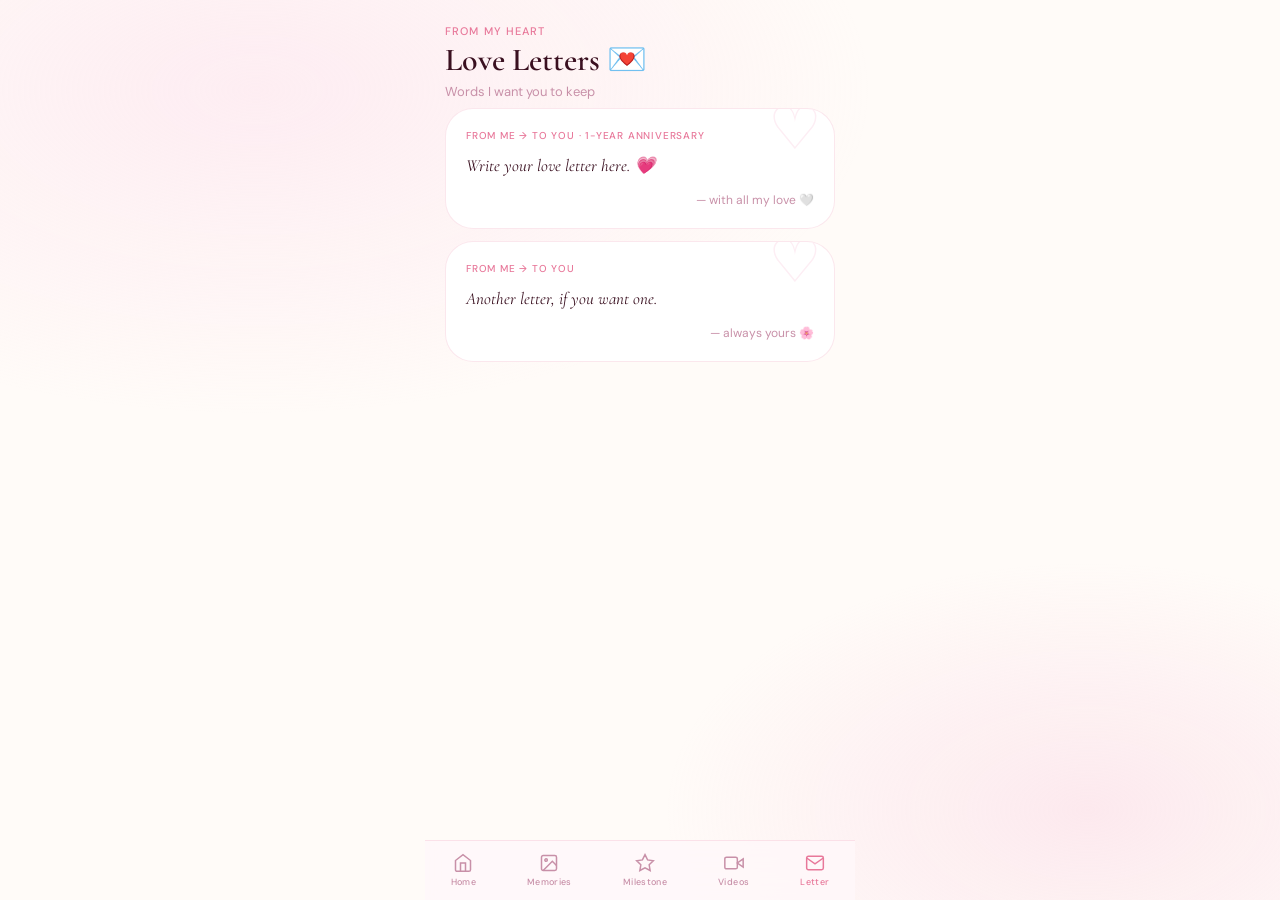
==== letter.html @ d32b28e2 "Add files via upload" ====
<!DOCTYPE html>
<html lang="en">
<head>
<meta charset="UTF-8">
<meta name="viewport" content="width=device-width, initial-scale=1.0, viewport-fit=cover">
<title>Love Letter 💌</title>
<link rel="stylesheet" href="style.css">
</head>
<body>
<div class="page-wrapper">
  <div class="page-top fade-up">
    <p class="page-eyebrow">from my heart</p>
    <h1 class="page-title">Love Letters 💌</h1>
    <p class="page-sub">Words I want you to keep</p>
  </div>

  <div class="letter-stack">
    <!-- LETTER 1 — copy this whole block to add more letters -->
    <div class="letter-card fade-up fade-up-1">
      <div class="letter-from">from me → to you · 1-year anniversary</div>
      <div class="letter-body">Write your love letter here. 💗</div>
      <div class="letter-sig">— with all my love 🤍</div>
    </div>

    <div class="letter-card fade-up fade-up-2">
      <div class="letter-from">from me → to you</div>
      <div class="letter-body">Another letter, if you want one.</div>
      <div class="letter-sig">— always yours 🌸</div>
    </div>
  </div>
</div>

<nav class="nav-bar" data-active="letter"></nav>
<script src="script.js"></script>
</body>
</html>
---- style.css ----
@import url('https://fonts.googleapis.com/css2?family=Cormorant+Garamond:ital,wght@0,400;0,500;0,600;1,400;1,500&family=DM+Sans:wght@300;400;500&display=swap');

/* ===== TOKENS ===== */
:root {
  --rose:       #e8789a;
  --rose-soft:  #f4b8cc;
  --rose-pale:  #fdeef4;
  --rose-deep:  #b84068;
  --blush:      #fce8f0;
  --cream:      #fffbf8;
  --ivory:      #fff7f2;
  --text-dark:  #3a1020;
  --text-mid:   #8a4060;
  --text-light: #c890a8;
  --border:     rgba(232,120,154,0.18);
  --border-mid: rgba(232,120,154,0.35);

  --r-sm: 12px;
  --r-md: 20px;
  --r-lg: 28px;
  --r-xl: 36px;

  --font-display: 'Cormorant Garamond', serif;
  --font-body:    'DM Sans', sans-serif;
}

/* ===== RESET ===== */
*, *::before, *::after { box-sizing: border-box; margin: 0; padding: 0; }

html { font-size: 16px; -webkit-text-size-adjust: 100%; }

body {
  font-family: var(--font-body);
  background: var(--cream);
  color: var(--text-dark);
  min-height: 100vh;
  overflow-x: hidden;
}

/* ===== PETAL PARTICLE BACKGROUND ===== */
body::before {
  content: '';
  position: fixed;
  inset: 0;
  background:
    radial-gradient(ellipse 80% 60% at 20% 10%, rgba(252,220,235,0.45) 0%, transparent 60%),
    radial-gradient(ellipse 60% 50% at 85% 90%, rgba(248,200,220,0.35) 0%, transparent 55%);
  pointer-events: none;
  z-index: 0;
}

/* ===== SHARED UTILS ===== */
.page-wrapper {
  position: relative;
  z-index: 1;
  max-width: 430px;
  margin: 0 auto;
  min-height: 100vh;
  padding-bottom: 80px;
}

/* ===== FLOATING HEARTS ===== */
.hearts-bg {
  position: fixed;
  inset: 0;
  pointer-events: none;
  z-index: 0;
  overflow: hidden;
}
.heart-particle {
  position: absolute;
  bottom: -20px;
  font-size: 12px;
  color: var(--rose-soft);
  animation: floatHeart linear infinite;
  opacity: 0;
}
@keyframes floatHeart {
  0%   { transform: translateY(0) rotate(0deg) scale(0.8);  opacity: 0; }
  10%  { opacity: 0.6; }
  90%  { opacity: 0.3; }
  100% { transform: translateY(-105vh) rotate(20deg) scale(1.1); opacity: 0; }
}

/* ===== NAV BAR ===== */
.nav-bar {
  position: fixed;
  bottom: 0; left: 50%;
  transform: translateX(-50%);
  width: 100%;
  max-width: 430px;
  background: rgba(255,247,250,0.88);
  backdrop-filter: blur(14px);
  -webkit-backdrop-filter: blur(14px);
  border-top: 1px solid var(--border);
  display: flex;
  justify-content: space-around;
  padding: 10px 0 max(10px, env(safe-area-inset-bottom));
  z-index: 100;
}
.nav-item {
  display: flex;
  flex-direction: column;
  align-items: center;
  gap: 3px;
  text-decoration: none;
  color: var(--text-light);
  font-size: 9px;
  font-weight: 500;
  letter-spacing: 0.04em;
  transition: color 0.2s;
  padding: 2px 10px;
}
.nav-item.active { color: var(--rose); }
.nav-item svg { width: 20px; height: 20px; }

/* ===== BUTTONS ===== */
.btn-primary {
  display: inline-flex;
  align-items: center;
  justify-content: center;
  gap: 6px;
  background: var(--rose);
  color: white;
  border: none;
  border-radius: 50px;
  padding: 12px 32px;
  font-family: var(--font-body);
  font-size: 14px;
  font-weight: 500;
  cursor: pointer;
  transition: transform 0.15s, background 0.15s;
  letter-spacing: 0.02em;
}
.btn-primary:active { transform: scale(0.96); background: var(--rose-deep); }

.btn-ghost {
  display: inline-flex;
  align-items: center;
  justify-content: center;
  gap: 6px;
  background: transparent;
  color: var(--rose);
  border: 1px solid var(--border-mid);
  border-radius: 50px;
  padding: 10px 24px;
  font-family: var(--font-body);
  font-size: 13px;
  font-weight: 400;
  cursor: pointer;
  transition: background 0.15s;
}
.btn-ghost:active { background: var(--blush); }

/* ===== CARDS ===== */
.card {
  background: white;
  border-radius: var(--r-lg);
  border: 1px solid var(--border);
  padding: 20px;
}
.card-soft {
  background: var(--rose-pale);
  border-radius: var(--r-lg);
  border: 1px solid var(--border);
  padding: 20px;
}

/* ===== NEW BADGE ===== */
.badge-new {
  display: inline-block;
  background: var(--rose);
  color: white;
  font-size: 9px;
  font-weight: 500;
  padding: 2px 7px;
  border-radius: 20px;
  vertical-align: middle;
  margin-left: 5px;
  letter-spacing: 0.04em;
}

/* ===== MUSIC PLAYER BAR ===== */
.music-bar {
  position: fixed;
  top: 0; left: 50%;
  transform: translateX(-50%);
  width: 100%;
  max-width: 430px;
  background: rgba(255,247,250,0.88);
  backdrop-filter: blur(14px);
  -webkit-backdrop-filter: blur(14px);
  border-bottom: 1px solid var(--border);
  padding: 8px 16px;
  display: flex;
  align-items: center;
  gap: 10px;
  z-index: 100;
}
.music-info { flex: 1; overflow: hidden; }
.music-title {
  font-size: 12px;
  font-weight: 500;
  color: var(--text-dark);
  white-space: nowrap;
  overflow: hidden;
  text-overflow: ellipsis;
}
.music-artist { font-size: 10px; color: var(--text-light); }
.music-btn {
  background: var(--rose-pale);
  border: 1px solid var(--border-mid);
  border-radius: 50%;
  width: 34px; height: 34px;
  display: flex; align-items: center; justify-content: center;
  cursor: pointer;
  color: var(--rose);
  font-size: 14px;
  flex-shrink: 0;
  transition: background 0.15s;
}
.music-btn:active { background: var(--blush); }
.music-note {
  font-size: 14px;
  color: var(--rose-soft);
  animation: bounce 1.4s ease-in-out infinite;
}
@keyframes bounce {
  0%, 100% { transform: translateY(0); }
  50% { transform: translateY(-4px); }
}

/* ===== PAGE HEADER ===== */
.page-top {
  padding: 24px 20px 8px;
}
.page-eyebrow {
  font-size: 11px;
  font-weight: 500;
  letter-spacing: 0.1em;
  color: var(--rose);
  text-transform: uppercase;
  margin-bottom: 4px;
}
.page-title {
  font-family: var(--font-display);
  font-size: 32px;
  font-weight: 600;
  color: var(--text-dark);
  line-height: 1.15;
}
.page-sub {
  font-size: 13px;
  color: var(--text-light);
  margin-top: 4px;
}

/* ===== COUNTER STRIP ===== */
.counter-strip {
  display: flex;
  gap: 10px;
  padding: 0 20px;
  margin: 12px 0;
}
.counter-cell {
  flex: 1;
  background: white;
  border: 1px solid var(--border);
  border-radius: var(--r-md);
  padding: 14px 10px;
  text-align: center;
}
.counter-num {
  font-family: var(--font-display);
  font-size: 30px;
  font-weight: 600;
  color: var(--rose-deep);
  line-height: 1;
}
.counter-label {
  font-size: 10px;
  color: var(--text-light);
  margin-top: 4px;
  letter-spacing: 0.06em;
  text-transform: uppercase;
}

/* ===== HOME MENU GRID ===== */
.menu-section { padding: 0 20px; }
.menu-section-label {
  font-size: 11px;
  font-weight: 500;
  color: var(--text-light);
  letter-spacing: 0.08em;
  text-transform: uppercase;
  margin: 20px 0 10px;
}
.menu-grid {
  display: grid;
  grid-template-columns: repeat(2, minmax(0, 1fr));
  gap: 10px;
}
.menu-tile {
  background: white;
  border: 1px solid var(--border);
  border-radius: var(--r-md);
  padding: 18px 14px;
  text-decoration: none;
  display: block;
  transition: transform 0.15s, box-shadow 0.15s;
  position: relative;
  overflow: hidden;
}
.menu-tile::before {
  content: '';
  position: absolute;
  bottom: -20px; right: -20px;
  width: 70px; height: 70px;
  border-radius: 50%;
  background: var(--rose-pale);
  transition: transform 0.3s;
}
.menu-tile:active { transform: scale(0.97); }
.menu-tile:active::before { transform: scale(1.6); }
.menu-tile.featured {
  grid-column: span 2;
  background: linear-gradient(135deg, var(--blush) 0%, var(--rose-pale) 100%);
  border-color: var(--border-mid);
  padding: 20px 18px;
}
.tile-icon { font-size: 24px; margin-bottom: 8px; position: relative; }
.tile-name {
  font-size: 13px;
  font-weight: 500;
  color: var(--text-dark);
  position: relative;
}
.tile-desc {
  font-size: 11px;
  color: var(--text-light);
  margin-top: 3px;
  position: relative;
}

/* ===== START / SPLASH ===== */
.splash {
  position: fixed;
  inset: 0;
  background: linear-gradient(160deg, #fce4ed 0%, #fbd8e8 40%, #fdeef6 100%);
  display: flex;
  flex-direction: column;
  align-items: center;
  justify-content: center;
  z-index: 200;
  transition: opacity 0.8s ease, visibility 0.8s;
}
.splash.hidden { opacity: 0; visibility: hidden; }
.splash-badge {
  background: rgba(255,255,255,0.65);
  border: 1px solid rgba(232,120,154,0.3);
  border-radius: 50px;
  padding: 5px 16px;
  font-size: 12px;
  color: var(--rose-deep);
  font-weight: 500;
  letter-spacing: 0.05em;
  margin-bottom: 20px;
}
.splash-photo {
  width: 130px; height: 130px;
  border-radius: 50%;
  object-fit: cover;
  border: 3px solid rgba(255,255,255,0.8);
  box-shadow: 0 8px 32px rgba(184,64,104,0.18);
  margin-bottom: 22px;
  background: var(--blush);
  display: flex; align-items: center; justify-content: center;
  font-size: 48px;
}
.splash-title {
  font-family: var(--font-display);
  font-size: 34px;
  font-weight: 600;
  color: var(--text-dark);
  text-align: center;
  line-height: 1.2;
  margin-bottom: 8px;
  padding: 0 32px;
}
.splash-sub {
  font-size: 13px;
  color: var(--text-mid);
  text-align: center;
  margin-bottom: 32px;
}

/* ===== PASSWORD ===== */
.lock-page {
  display: none;
  position: fixed;
  inset: 0;
  background: var(--cream);
  z-index: 190;
  flex-direction: column;
  align-items: center;
  justify-content: center;
  gap: 0;
}
.lock-page.visible { display: flex; }
.lock-photo {
  width: 100%;
  height: 45vh;
  object-fit: cover;
  object-position: center top;
}
.lock-body {
  flex: 1;
  display: flex;
  flex-direction: column;
  align-items: center;
  justify-content: center;
  padding: 24px 32px;
  width: 100%;
}
.lock-title {
  font-family: var(--font-display);
  font-size: 26px;
  font-weight: 600;
  color: var(--text-dark);
  margin-bottom: 6px;
  text-align: center;
}
.lock-sub { font-size: 13px; color: var(--text-light); margin-bottom: 20px; }
.pin-dots {
  display: flex; gap: 12px; margin-bottom: 24px;
}
.pin-dot {
  width: 14px; height: 14px;
  border-radius: 50%;
  border: 1.5px solid var(--rose-soft);
  background: transparent;
  transition: background 0.15s;
}
.pin-dot.filled { background: var(--rose); border-color: var(--rose); }
.keypad {
  display: grid;
  grid-template-columns: repeat(3, 1fr);
  gap: 10px;
  width: 260px;
}
.key-btn {
  background: white;
  border: 1px solid var(--border);
  border-radius: var(--r-md);
  height: 58px;
  font-family: var(--font-display);
  font-size: 24px;
  font-weight: 500;
  color: var(--text-dark);
  cursor: pointer;
  transition: background 0.12s, transform 0.1s;
  display: flex; align-items: center; justify-content: center;
}
.key-btn:active { background: var(--blush); transform: scale(0.95); }
.key-btn.action { font-size: 18px; color: var(--rose); }
.lock-msg {
  height: 20px;
  font-size: 12px;
  color: var(--rose);
  margin-top: 10px;
  text-align: center;
}

/* ===== MEMORIES ===== */
.memories-header {
  padding: 20px 20px 12px;
}
.month-tabs {
  display: flex;
  gap: 8px;
  padding: 0 20px 16px;
  overflow-x: auto;
  scrollbar-width: none;
}
.month-tabs::-webkit-scrollbar { display: none; }
.month-pill {
  flex-shrink: 0;
  padding: 6px 16px;
  border-radius: 50px;
  border: 1px solid var(--border-mid);
  font-size: 12px;
  font-weight: 500;
  color: var(--text-mid);
  background: white;
  cursor: pointer;
  transition: background 0.15s, color 0.15s;
  text-decoration: none;
  display: block;
}
.month-pill.active, .month-pill:hover {
  background: var(--rose);
  color: white;
  border-color: var(--rose);
}
.photo-grid {
  display: grid;
  grid-template-columns: repeat(3, minmax(0, 1fr));
  gap: 3px;
  padding: 0 20px;
}
.photo-cell {
  aspect-ratio: 1;
  overflow: hidden;
  border-radius: 8px;
  background: var(--blush);
  position: relative;
}
.photo-cell.large {
  grid-column: span 2;
  grid-row: span 2;
  border-radius: 14px;
}
.photo-cell img {
  width: 100%; height: 100%;
  object-fit: cover;
  display: block;
}
.photo-placeholder {
  width: 100%; height: 100%;
  display: flex;
  align-items: center;
  justify-content: center;
  font-size: 20px;
  color: var(--rose-soft);
}

/* ===== MILESTONE / TIMELINE ===== */
.timeline-wrap {
  padding: 0 20px;
  position: relative;
}
.timeline-line {
  position: absolute;
  left: 35px;
  top: 0; bottom: 0;
  width: 1px;
  background: linear-gradient(to bottom, var(--border-mid), transparent);
}
.tl-row {
  display: flex;
  gap: 16px;
  margin-bottom: 20px;
  position: relative;
}
.tl-dot-col {
  flex-shrink: 0;
  display: flex;
  flex-direction: column;
  align-items: center;
  padding-top: 6px;
}
.tl-dot {
  width: 12px; height: 12px;
  border-radius: 50%;
  background: var(--rose-soft);
  border: 2px solid white;
  box-shadow: 0 0 0 2px var(--rose-soft);
  flex-shrink: 0;
}
.tl-dot.star {
  width: 16px; height: 16px;
  background: var(--rose);
  box-shadow: 0 0 0 3px rgba(232,120,154,0.25);
}
.tl-content { flex: 1; }
.tl-month {
  font-size: 10px;
  font-weight: 500;
  letter-spacing: 0.08em;
  text-transform: uppercase;
  color: var(--rose);
  margin-bottom: 4px;
}
.tl-card {
  background: white;
  border: 1px solid var(--border);
  border-radius: var(--r-md);
  padding: 14px 16px;
}
.tl-card.featured {
  background: linear-gradient(135deg, var(--blush) 0%, var(--rose-pale) 100%);
  border-color: var(--border-mid);
}
.tl-headline {
  font-family: var(--font-display);
  font-size: 18px;
  font-weight: 600;
  color: var(--text-dark);
  line-height: 1.25;
}
.tl-body {
  font-size: 13px;
  color: var(--text-mid);
  margin-top: 6px;
  line-height: 1.55;
}
.tl-photo {
  width: 100%;
  aspect-ratio: 16/9;
  object-fit: cover;
  border-radius: 12px;
  margin-top: 12px;
  background: var(--blush);
  display: flex;
  align-items: center;
  justify-content: center;
  font-size: 28px;
  color: var(--rose-soft);
}

/* ===== LOVE LETTER ===== */
.letter-stack { padding: 0 20px; display: flex; flex-direction: column; gap: 12px; }
.letter-card {
  background: white;
  border: 1px solid var(--border);
  border-radius: var(--r-lg);
  padding: 20px;
  position: relative;
  overflow: hidden;
}
.letter-card::after {
  content: '♡';
  position: absolute;
  top: -10px; right: 12px;
  font-size: 60px;
  color: var(--rose-pale);
  line-height: 1;
  pointer-events: none;
}
.letter-from {
  font-size: 10px;
  font-weight: 500;
  letter-spacing: 0.08em;
  text-transform: uppercase;
  color: var(--rose);
  margin-bottom: 10px;
}
.letter-body {
  font-family: var(--font-display);
  font-size: 17px;
  font-weight: 400;
  color: var(--text-dark);
  line-height: 1.65;
  font-style: italic;
}
.letter-sig {
  font-size: 12px;
  color: var(--text-light);
  margin-top: 12px;
  text-align: right;
}

/* ===== VIDEO PAGE ===== */
.video-grid {
  padding: 0 20px;
  display: flex;
  flex-direction: column;
  gap: 14px;
}
.video-card {
  background: white;
  border: 1px solid var(--border);
  border-radius: var(--r-lg);
  overflow: hidden;
}
.video-thumb {
  width: 100%;
  aspect-ratio: 16/9;
  background: var(--blush);
  display: flex;
  align-items: center;
  justify-content: center;
  font-size: 36px;
  position: relative;
}
.video-thumb video {
  width: 100%;
  height: 100%;
  object-fit: cover;
}
.video-meta {
  padding: 12px 16px;
}
.video-title {
  font-size: 13px;
  font-weight: 500;
  color: var(--text-dark);
}
.video-date { font-size: 11px; color: var(--text-light); margin-top: 2px; }

/* ===== CALENDAR ===== */
.cal-wrap { padding: 0 20px; }
.cal-month-nav {
  display: flex;
  align-items: center;
  justify-content: space-between;
  margin-bottom: 16px;
}
.cal-month-title {
  font-family: var(--font-display);
  font-size: 22px;
  font-weight: 600;
  color: var(--text-dark);
}
.cal-nav-btn {
  background: white;
  border: 1px solid var(--border);
  border-radius: 50%;
  width: 36px; height: 36px;
  display: flex; align-items: center; justify-content: center;
  cursor: pointer;
  color: var(--rose);
  font-size: 16px;
  transition: background 0.15s;
}
.cal-nav-btn:active { background: var(--blush); }
.cal-grid {
  display: grid;
  grid-template-columns: repeat(7, minmax(0, 1fr));
  gap: 4px;
}
.cal-day-label {
  text-align: center;
  font-size: 10px;
  font-weight: 500;
  color: var(--text-light);
  letter-spacing: 0.05em;
  text-transform: uppercase;
  padding: 4px 0;
}
.cal-day {
  aspect-ratio: 1;
  display: flex; align-items: center; justify-content: center;
  border-radius: 50%;
  font-size: 13px;
  color: var(--text-dark);
  cursor: pointer;
  position: relative;
  transition: background 0.1s;
}
.cal-day:empty { }
.cal-day.today {
  background: var(--rose-pale);
  color: var(--rose-deep);
  font-weight: 500;
}
.cal-day.special {
  background: var(--rose);
  color: white;
  font-weight: 500;
}
.cal-day.special::after {
  content: '';
  position: absolute;
  bottom: 2px;
  left: 50%;
  transform: translateX(-50%);
  width: 4px; height: 4px;
  border-radius: 50%;
  background: rgba(255,255,255,0.7);
}

/* ===== NOTES ===== */
.notes-list { padding: 0 20px; display: flex; flex-direction: column; gap: 10px; }
.note-card {
  background: white;
  border: 1px solid var(--border);
  border-radius: var(--r-md);
  padding: 16px;
}
.note-date { font-size: 10px; color: var(--text-light); margin-bottom: 6px; }
.note-text { font-size: 14px; color: var(--text-dark); line-height: 1.55; }

/* ===== TRANSITIONS ===== */
@keyframes fadeUp {
  from { opacity: 0; transform: translateY(18px); }
  to   { opacity: 1; transform: translateY(0); }
}
.fade-up { animation: fadeUp 0.5s ease both; }
.fade-up-1 { animation-delay: 0.05s; }
.fade-up-2 { animation-delay: 0.12s; }
.fade-up-3 { animation-delay: 0.20s; }
.fade-up-4 { animation-delay: 0.28s; }
.fade-up-5 { animation-delay: 0.36s; }

/* ===== 1-YEAR ADDITIONS ===== */
:root { --gold:#c9a063; --gold-soft:#f6ead3; }

.anniv-banner {
  margin: 4px 20px 0; padding: 12px 16px; border-radius: var(--r-md);
  background: linear-gradient(135deg, var(--gold-soft), var(--rose-pale));
  border: 1px solid rgba(201,160,99,.4); text-align: center;
  font-family: var(--font-display); font-size: 18px; font-weight: 600; color: var(--rose-deep);
}

/* milestone photos: show the whole picture, never crop */
img.tl-photo {
  aspect-ratio: auto; height: auto; max-height: 460px;
  object-fit: contain; display: block; background: var(--rose-pale);
}
.tl-card.anniv {
  background: linear-gradient(135deg, var(--gold-soft), var(--blush));
  border-color: rgba(201,160,99,.5); text-align: center; padding: 26px 16px;
}
.tl-headline.empty { font-style: italic; font-weight: 400; color: var(--text-light); font-size: 16px; }
.tl-dot.gold { background: var(--gold); box-shadow: 0 0 0 3px rgba(201,160,99,.3); width: 16px; height: 16px; }
.cd-num { font-family: var(--font-display); font-size: 44px; font-weight: 600; color: var(--rose-deep); line-height: 1; margin-top: 14px; }
.cd-label { font-size: 11px; color: var(--text-light); letter-spacing: .08em; text-transform: uppercase; margin-top: 6px; }

/* celebration hearts */
.burst-heart { position: fixed; bottom: -20px; z-index: 300; pointer-events: none; color: var(--rose); animation: burst 2.6s ease-out forwards; }
@keyframes burst {
  0%   { transform: translateY(0) scale(.6); opacity: 0; }
  15%  { opacity: 1; }
  100% { transform: translateY(-95vh) translateX(var(--dx,0)) scale(1.3); opacity: 0; }
}
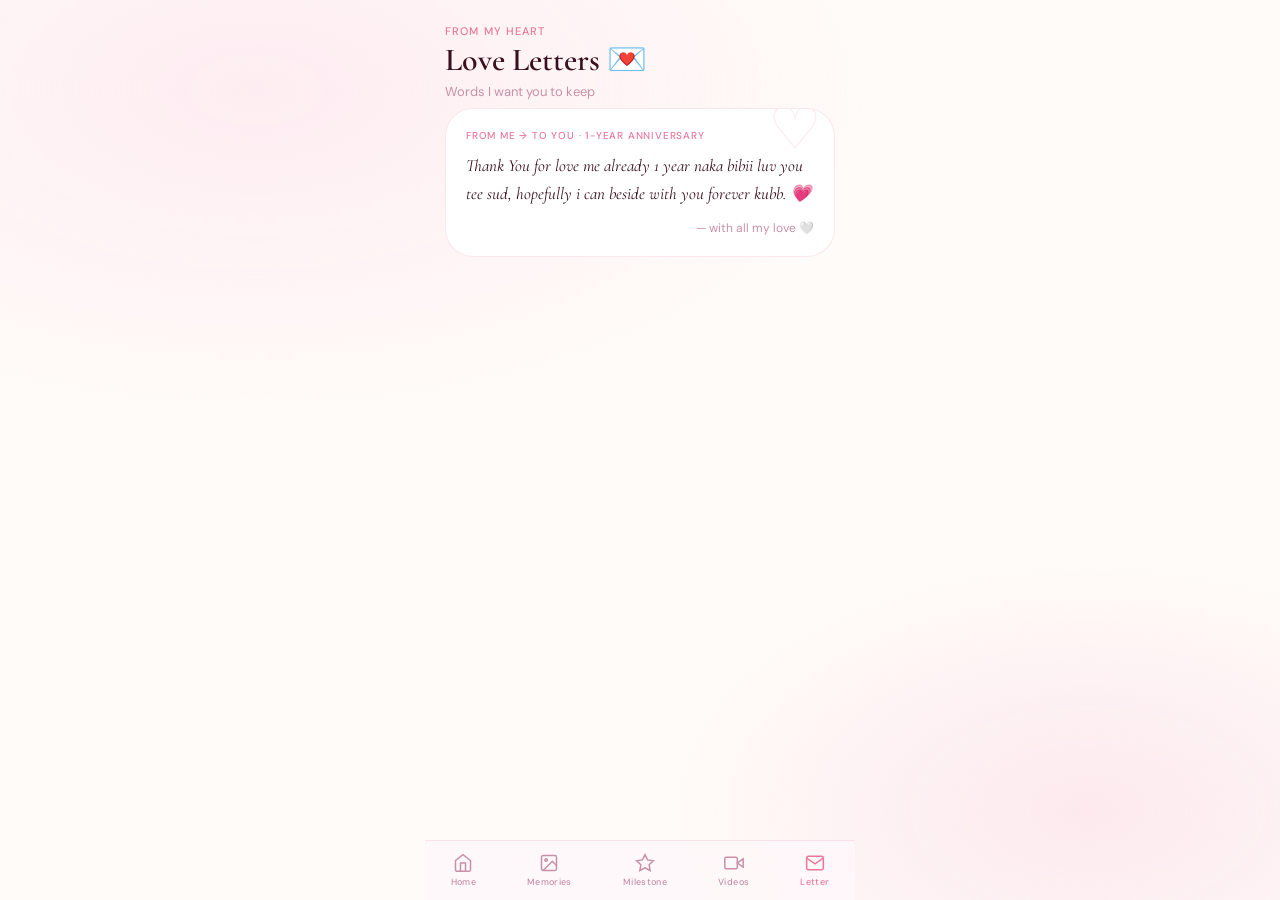
==== commit fab6cb5e: "Modify letter content for anniversary message Updated the love letter content for the 1-year anniver" ====
--- a/letter.html
+++ b/letter.html
@@ -18,16 +18,10 @@
     <!-- LETTER 1 — copy this whole block to add more letters -->
     <div class="letter-card fade-up fade-up-1">
       <div class="letter-from">from me → to you · 1-year anniversary</div>
-      <div class="letter-body">Write your love letter here. 💗</div>
+      <div class="letter-body">Thank You for love me already 1 year naka bibii luv you tee sud, hopefully i can beside with you forever kubb. 💗</div>
       <div class="letter-sig">— with all my love 🤍</div>
     </div>
 
-    <div class="letter-card fade-up fade-up-2">
-      <div class="letter-from">from me → to you</div>
-      <div class="letter-body">Another letter, if you want one.</div>
-      <div class="letter-sig">— always yours 🌸</div>
-    </div>
-  </div>
 </div>
 
 <nav class="nav-bar" data-active="letter"></nav>
